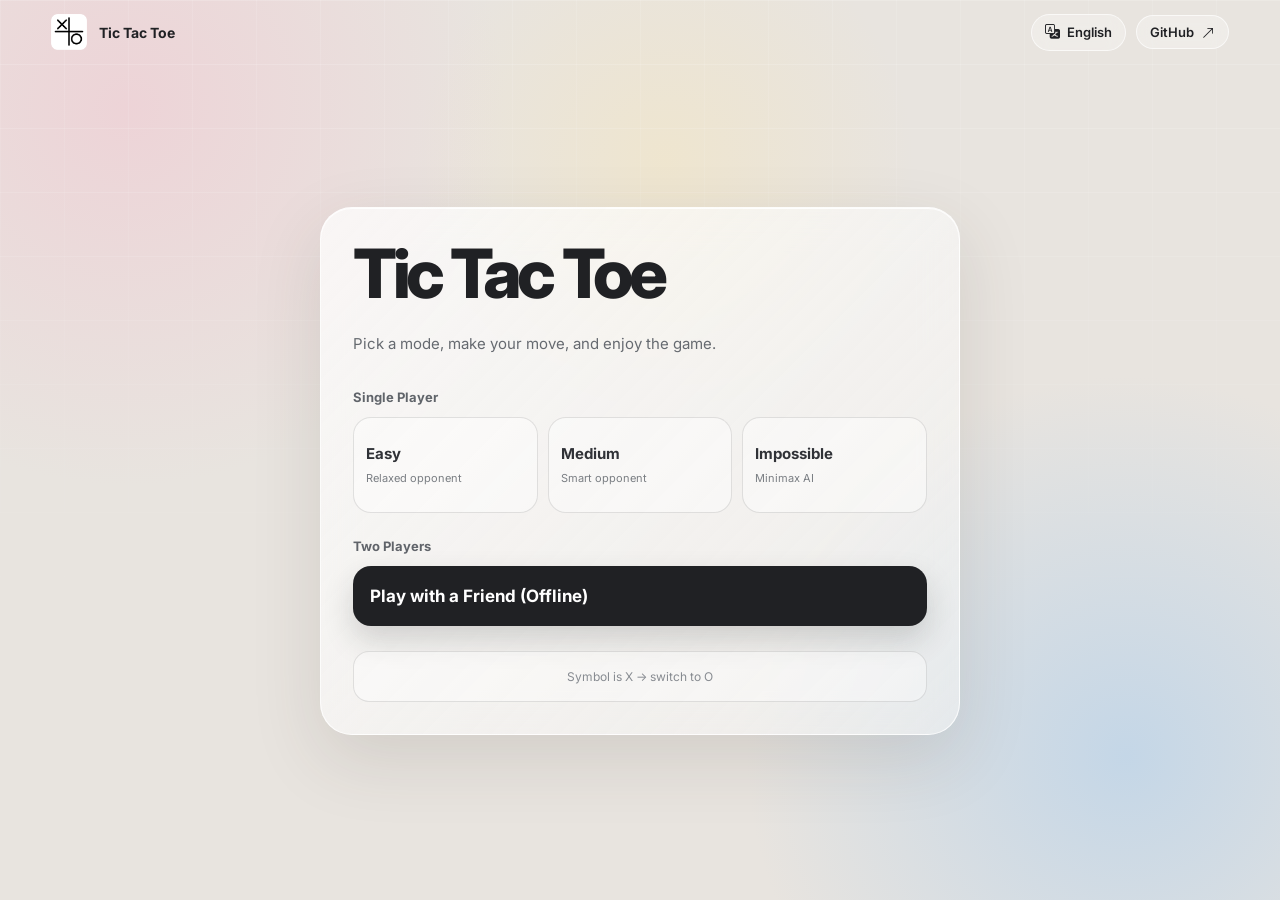
==== index.html @ 015920cf "Upload game file code" ====
<!-- https://github.com/HedayatiNiaDev/Tic-Tac-Toe-Game -->
<!DOCTYPE html>
<html lang="en">
<head>
    <meta charset="UTF-8">
    <meta name="viewport" content="width=device-width, initial-scale=1.0, viewport-fit=cover">
    <meta name="description" content="An interactive and responsive Tic-Tac-Toe game built with HTML, CSS, and JavaScript.">
    <meta name="author" content="Amir Mohammad Hedayati Nia">
    <title>Tic Tac Toe</title>

    <!-- PWA -->
    <link rel="manifest" href="manifest.json">
    <meta name="theme-color" content="#202124">
    <meta name="mobile-web-app-capable" content="yes">
    <meta name="apple-mobile-web-app-capable" content="yes">
    <meta name="apple-mobile-web-app-status-bar-style" content="black-translucent">
    <meta name="apple-mobile-web-app-title" content="Tic Tac Toe">
    <link rel="apple-touch-icon" href="icons/icon-192.png">

    <link rel="icon" href="favicon.webp">
    <link rel="stylesheet" href="https://cdn.jsdelivr.net/npm/bootstrap-icons@1.11.3/font/bootstrap-icons.min.css">
    <link rel="stylesheet" href="css/style.css">
</head>
<body>
    <div id="notsupport"><p data-i18n="notSupport">Your screen size is not supported</p></div>

    <header class="topbar">
        <div class="brand"><img class="logo" src="./favicon.webp" alt="Tic-Tac-Toe-Logo"><span data-i18n="brand">Tic Tac Toe</span></div>
        <a class="github-link" href="https://github.com/HedayatiNiaDev" target="_blank" rel="noopener"><span data-i18n="github">GitHub</span> <i class="bi bi-arrow-up-right"></i></a>
    </header>

    <main id="container" class="container fade-in">
        <div class="hero">
            <h1 data-i18n="heroTitle1">Tic-Tac-Toe</h1>
            <p data-i18n="heroDesc">Pick a mode, make your move, and enjoy the game.</p>
        </div>

        <div id="modeSelection">
            <div class="difficulty-section mode-section">
                <h2 data-i18n="singlePlayer">Single Player</h2>
                <div class="difficulty-buttons difficulty-grid">
                    <button class="btn mode-card" id="easy"><strong data-i18n="easy">Easy</strong><small data-i18n="easyDesc">Relaxed opponent</small></button>
                    <button class="btn mode-card" id="medium"><strong data-i18n="medium">Medium</strong><small data-i18n="mediumDesc">Smart opponent</small></button>
                    <button class="btn mode-card" id="impossible"><strong data-i18n="impossible">Impossible</strong><small data-i18n="impossibleDesc">Minimax AI</small></button>
                </div>
            </div>

            <div class="multiplayer-section mode-section">
                <h2 data-i18n="twoPlayersTitle">Two Players</h2>
                <div class="difficulty-buttons full-width">
                    <button class="btn friend-button" id="twoPlayers"><span data-i18n="playWithFriend">Play with a friend (Offline)</span></button>
                </div>
            </div>

            <button id="switchSymbol" class="btn symbol-button"><span id="symbolIsText">Symbol is X</span> <span id="switchToText">· switch to O</span></button>
        </div>

        <div id="gameBoard" style="display: none;">
            <div id="scoreboard" class="scoreboard">
                <div id="player1Score" class="score" dir="ltr">
                    <i class="bi bi-person-fill"></i><span contentEditable id="player1Name">Player</span><span id="player1SymbolForDisplay">(X):</span><span id="scoreX">0</span>
                </div>
                <span id="equal" class="opacity-0">=</span>
                <div id="player2Score" class="score" dir="ltr">
                    <i id="player2-icon" class="bi bi-person-fill"></i><span contentEditable id="player2Name">Player</span><span id="player2SymbolForDisplay">(O):</span><span id="scoreO">0</span>
                </div>
            </div>

            <div id="status"></div>
            <div class="board"></div>

            <button id="reset" class="btn"><i class="bi bi-arrow-repeat"></i> <span data-i18n="resetGame">Reset Game</span></button>
            <button id="changeMode" class="btn"><i class="bi bi-grid"></i> <span data-i18n="newGame">New Game</span></button>
        </div>
    </main>

    <script src="js/i18n.js"></script>
    <script src="js/script.js"></script>
    <script src="js/pwa.js"></script>
</body>
</html>
---- css/style.css ----
@import url('https://fonts.googleapis.com/css2?family=Inter:wght@400;500;600;700;800&display=swap');
@import url('https://fonts.googleapis.com/css2?family=Vazirmatn:wght@400;500;600;700;800&display=swap');

html[lang="fa"] body, html[lang="ar"] body {
    font-family: 'Vazirmatn', Inter, system-ui, sans-serif;
}

:root {
    --bg: #e8e4df;
    --surface: rgba(255,255,255,.58);
    --surface-strong: rgba(255,255,255,.82);
    --text: #202124;
    --muted: #73767b;
    --line: rgba(32,33,36,.12);
    --dark: #202124;
    --dark-hover: #36373a;
    --cell: rgba(255,255,255,.72);
    --cell-hover: #fff;
    --accent: #202124;
    --win-bg: #202124;
    --shadow: 0 24px 70px rgba(60,55,48,.13);
    -webkit-user-select: none;
    user-select: none;
}

* { box-sizing: border-box; }

body {
    min-height: 100vh;
    height: 100vh;
    overflow: hidden;
    margin: 0;
    padding: 70px 20px 28px;
    display: flex;
    align-items: center;
    justify-content: center;
    font-family: Inter, system-ui, sans-serif;
    color: var(--text);
    background:
        radial-gradient(circle at 10% 12%, rgba(239,205,212,.72), transparent 27%),
        radial-gradient(circle at 88% 84%, rgba(187,211,233,.8), transparent 28%),
        radial-gradient(circle at 52% 18%, rgba(243,230,196,.6), transparent 25%),
        var(--bg);
}

body::before {
    content: "";
    position: fixed;
    inset: 0;
    pointer-events: none;
    background-image: linear-gradient(rgba(255,255,255,.18) 1px, transparent 1px), linear-gradient(90deg, rgba(255,255,255,.12) 1px, transparent 1px);
    background-size: 64px 64px;
    mask-image: linear-gradient(to bottom, black, transparent 75%);
}

.topbar {
    position: fixed;
    top: 0; left: 0; right: 0;
    z-index: 10;
    height: 64px;
    padding: 0 4%;
    display: flex;
    align-items: center;
    justify-content: space-between;
}

.logo{max-width: 36px;}
.brand { display:flex; align-items:center; gap:12px; font-size:14px; font-weight:700; }
.brand-mark { width:40px; height:40px; display:grid; place-items:center; border-radius:12px; background:#1f2022; color:white; font-size:11px; letter-spacing:-1px; box-shadow:0 10px 25px rgba(0,0,0,.14); }
.github-link { display:flex; align-items:center; gap:8px; padding:8px 13px; border:1px solid rgba(255,255,255,.65); border-radius:999px; background:rgba(255,255,255,.3); color:var(--text); text-decoration:none; font-size:13px; font-weight:600; backdrop-filter:blur(10px); }
.github-link:hover { background:rgba(255,255,255,.55); }


.topbar > .github-link { margin-inline-start: 10px; }

.lang-switcher { position:relative; margin-inline-start:auto; }
.lang-toggle { display:flex; align-items:center; gap:7px; padding:8px 13px; border:1px solid rgba(255,255,255,.65); border-radius:999px; background:rgba(255,255,255,.3); color:var(--text); font-size:13px; font-weight:600; backdrop-filter:blur(10px); cursor:pointer; font-family:inherit; }
.lang-toggle:hover { background:rgba(255,255,255,.55); }
.lang-toggle i { font-size:15px; }
.lang-menu { position:absolute; top:calc(100% + 8px); inset-inline-end:0; min-width:140px; padding:6px; display:none; flex-direction:column; gap:2px; border:1px solid rgba(255,255,255,.78); border-radius:16px; background:rgba(255,255,255,.92); box-shadow:0 18px 40px rgba(50,50,50,.16); backdrop-filter:blur(18px); z-index:20; }
.lang-switcher.open .lang-menu { display:flex; }
.lang-option { text-align:start; padding:9px 12px; border:none; border-radius:11px; background:transparent; color:var(--text); font-size:13px; font-weight:600; font-family:inherit; cursor:pointer; }
.lang-option:hover { background:rgba(32,33,36,.06); }
.lang-option.active { background:var(--dark); color:#fff; }

.container {
    position: relative;
    max-height: calc(100vh - 116px);
    overflow: hidden;
    width: min(100%, 640px);
    padding: 32px;
    border: 1px solid rgba(255,255,255,.78);
    border-radius: 32px;
    background: linear-gradient(135deg, rgba(255,255,255,.72), rgba(245,245,244,.52));
    box-shadow: var(--shadow), inset 0 1px 0 rgba(255,255,255,.85);
    backdrop-filter: blur(18px);
}

.hero { margin-bottom: 32px; }
h1 { margin:0; font-size:clamp(46px, 7vw, 68px); line-height:.98; letter-spacing:-.065em; font-weight:800; }
.hero p { max-width:510px; margin:24px 0 0; color:#666a70; font-size:15px; line-height:1.75; }

#modeSelection { display:flex; flex-direction:column; gap:25px; }
.mode-section h2 { margin:0 0 12px; color:#60646a; font-size:13px; font-weight:700; }
.difficulty-grid { display:grid; grid-template-columns:repeat(3,1fr); gap:10px; }
.full-width { width:100%; }

.btn {
    border:1px solid var(--line);
    font:inherit;
    cursor:pointer;
    transition: transform .22s ease, box-shadow .22s ease, background .22s ease, border-color .22s ease;
}
.btn:hover { transform:translateY(-3px); }
.btn:active { transform:translateY(-1px) scale(.99); }

.mode-card {
    min-height:96px;
    padding:14px 12px;
    display:flex;
    flex-direction:column;
    align-items:flex-start;
    justify-content:center;
    gap:8px;
    text-align:left;
    color:#303237;
    background:rgba(255,255,255,.42);
    border-radius:18px;
}
.mode-card:hover { background:rgba(255,255,255,.82); border-color:rgba(32,33,36,.2); box-shadow:0 12px 26px rgba(41,42,45,.08); }
.mode-card strong { font-size:15px; }
.mode-card small { color:#7a7e83; font-size:11px; }

.friend-button { width:100%; min-height:60px; padding:0 16px; border-radius:18px; display:flex; align-items:center; justify-content:space-between; background:var(--dark); color:#fff; font-size:17px; font-weight:700; box-shadow:0 14px 30px rgba(32,33,36,.17); }
.friend-button:hover { background:var(--dark-hover); box-shadow:0 18px 35px rgba(32,33,36,.22); }
.friend-button i { font-size:21px; }

.symbol-button { width:100%; min-height:51px; border-radius:16px; background:rgba(255,255,255,.38); color:#64676c; font-size:12px; }
.symbol-button span { color:#878b91; }

#gameBoard { animation: rise .35s ease both; }
#gameBoard .board { width:min(100%, 400px); }

.scoreboard { display:flex; align-items:center; justify-content:space-between; gap:8px; margin-bottom:15px; padding:6px; border:1px solid var(--line); border-radius:18px; background:rgba(255,255,255,.46); }
.score { flex:1; min-height:55px; padding:8px 10px; display:flex; align-items:center; justify-content:center; gap:5px; border-radius:13px; font-size:12px; font-weight:700; transition:.25s ease; }
.score i { font-size:14px; }
#scoreX,#scoreO { font-size:18px; margin-left:4px; }
#equal { color:#888; font-weight:800; }
.selectPlayerScore { color:white; background:var(--dark); box-shadow:0 8px 20px rgba(0,0,0,.12); }
.winPlayerScore { color:white; background:var(--win-bg); animation:pulse 1.2s infinite; }

#status { min-height:42px; display:grid; place-items:center; margin-bottom:12px; color:#777b80; font-size:13px; font-weight:600; border-radius:13px; background:rgba(255,255,255,.34); }
.board { width:min(100%, 440px); margin:0 auto 20px; padding:8px; display:grid; grid-template-columns:repeat(3,1fr); gap:10px; aspect-ratio:1; border:1px solid rgba(255,255,255,.8); border-radius:28px; background:rgba(255,255,255,.38); box-shadow:inset 0 1px 0 white, 0 18px 40px rgba(50,50,50,.07); }
.cell { aspect-ratio:1; display:grid; place-items:center; padding:0; border:1px solid rgba(32,33,36,.07); border-radius:19px; background:var(--cell); color:var(--dark); font-size:clamp(34px,7vw,62px); font-weight:800; line-height:1; box-shadow:0 6px 15px rgba(42,42,42,.04); transition:transform .22s ease, background .22s ease, box-shadow .22s ease; cursor:pointer; }
.cell:hover { transform:scale(1.025); background:var(--cell-hover); box-shadow:0 12px 24px rgba(42,42,42,.09); }
.cell.win { color:white; background:var(--win-bg); animation:pulse 1.2s infinite; }

.game-controls { display:grid; grid-template-columns:1fr 1fr; gap:10px; }
.game-controls .btn { min-height:52px; border-radius:16px; background:rgba(255,255,255,.55); color:#35373a; font-size:13px; font-weight:700; }
.game-controls .btn:hover { background:#fff; }

[contenteditable] { outline:none; padding:2px 4px; border-radius:6px; }
[contenteditable]:focus { background:rgba(255,255,255,.2); }
.opacity-0 { opacity:0; }
#notsupport { display:none; }

a.fade-in, .fade-in { animation:rise .45s ease both; }
@keyframes rise { from { opacity:0; transform:translateY(14px); } to { opacity:1; transform:none; } }
@keyframes pulse { 0%,100% { transform:scale(1); } 50% { transform:scale(1.03); } }
@keyframes resetAnimation { 0%,100%{opacity:1} 50%{opacity:.55} }
.reset-animation { animation:resetAnimation 1s cubic-bezier(1,0,1,1.5); will-change:transform,opacity; }

@media (min-width: 621px) and (max-height: 820px) {
    body { padding-top:60px; padding-bottom:14px; }
    .container { max-height:calc(100vh - 92px); padding:24px 30px; border-radius:28px; }
    .hero { margin-bottom:20px; }
    h1 { font-size:54px; }
    .hero p { margin-top:16px; }
    .scoreboard { margin-bottom:10px; }
    #status { min-height:36px; margin-bottom:8px; }
    .board { margin-bottom:12px; }
}

@media (max-width: 620px) {
    body { height:auto; min-height:100vh; overflow:auto; padding:64px 12px 20px; align-items:flex-start; }
    .container { max-height:none; overflow:visible; }
    .topbar { height:60px; padding:0 14px; }
    .github-link { padding:7px 10px; font-size:12px; }
    .lang-toggle { padding:7px 10px; font-size:12px; }
    .lang-toggle span { display:none; }
    .container { padding:22px 16px; border-radius:25px; }
    .hero { margin-bottom:27px; }
    h1 { font-size:48px; }
    .difficulty-grid { grid-template-columns:1fr; }
    .mode-card { min-height:72px; flex-direction:row; align-items:center; justify-content:space-between; }
    .mode-card small { text-align:right; }
    .board { border-radius:22px; gap:7px; padding:6px; }
    .cell { border-radius:15px; }
    .score { min-width:0; padding:6px 4px; font-size:10px; gap:3px; }
    .score i { display:none; }
    #scoreX,#scoreO { font-size:15px; }
}
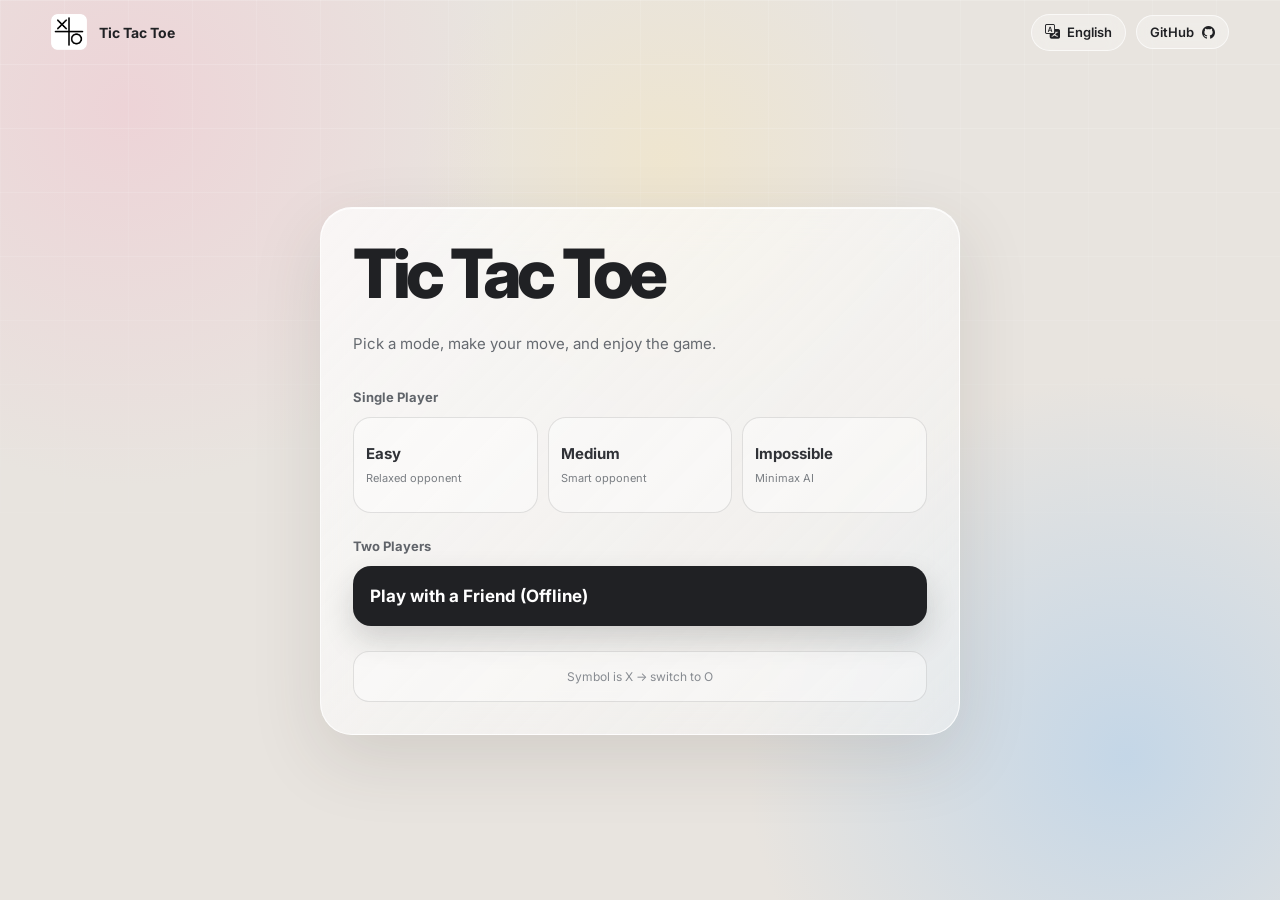
==== commit 6b3980bc: "Tic Tac Toe v2.1" ====
--- a/index.html
+++ b/index.html
@@ -6,7 +6,7 @@
     <meta name="viewport" content="width=device-width, initial-scale=1.0, viewport-fit=cover">
     <meta name="description" content="An interactive and responsive Tic-Tac-Toe game built with HTML, CSS, and JavaScript.">
     <meta name="author" content="Amir Mohammad Hedayati Nia">
-    <title>Tic Tac Toe</title>
+    <title data-i18n="gameName">Tic Tac Toe</title>
 
     <!-- PWA -->
     <link rel="manifest" href="manifest.json">
@@ -18,20 +18,26 @@
     <link rel="apple-touch-icon" href="icons/icon-192.png">
 
     <link rel="icon" href="favicon.webp">
-    <link rel="stylesheet" href="https://cdn.jsdelivr.net/npm/bootstrap-icons@1.11.3/font/bootstrap-icons.min.css">
+    <link rel="stylesheet" href="assets/bootstrap-icons/bootstrap-icons.min.css">
     <link rel="stylesheet" href="css/style.css">
+    <script>
+        (function () {
+            var theme = window.matchMedia && window.matchMedia("(prefers-color-scheme: dark)").matches ? "dark" : "light";
+            document.documentElement.setAttribute("data-theme", theme);
+        })();
+    </script>
 </head>
 <body>
     <div id="notsupport"><p data-i18n="notSupport">Your screen size is not supported</p></div>
 
     <header class="topbar">
         <div class="brand"><img class="logo" src="./favicon.webp" alt="Tic-Tac-Toe-Logo"><span data-i18n="brand">Tic Tac Toe</span></div>
-        <a class="github-link" href="https://github.com/HedayatiNiaDev" target="_blank" rel="noopener"><span data-i18n="github">GitHub</span> <i class="bi bi-arrow-up-right"></i></a>
+        <a class="github-link" href="https://github.com/HedayatiNiaDev" target="_blank" rel="noopener" data-tooltip="HedayatiNiaDev"><span data-i18n="github">GitHub</span> <i class="bi bi-github"></i></a>
     </header>
 
     <main id="container" class="container fade-in">
         <div class="hero">
-            <h1 data-i18n="heroTitle1">Tic-Tac-Toe</h1>
+            <h1 data-i18n="gameName">Tic-Tac-Toe</h1>
             <p data-i18n="heroDesc">Pick a mode, make your move, and enjoy the game.</p>
         </div>
 
@@ -77,5 +83,6 @@
     <script src="js/i18n.js"></script>
     <script src="js/script.js"></script>
     <script src="js/pwa.js"></script>
+    <script src="js/theme.js"></script>
 </body>
 </html>
--- a/css/style.css
+++ b/css/style.css
@@ -1,29 +1,212 @@
 @import url('https://fonts.googleapis.com/css2?family=Inter:wght@400;500;600;700;800&display=swap');
 @import url('https://fonts.googleapis.com/css2?family=Vazirmatn:wght@400;500;600;700;800&display=swap');
 
-html[lang="fa"] body, html[lang="ar"] body {
+html[lang="fa"] body,
+html[lang="ar"] body {
     font-family: 'Vazirmatn', Inter, system-ui, sans-serif;
 }
 
 :root {
     --bg: #e8e4df;
-    --surface: rgba(255,255,255,.58);
-    --surface-strong: rgba(255,255,255,.82);
+    --surface: rgba(255, 255, 255, .58);
+    --surface-strong: rgba(255, 255, 255, .82);
     --text: #202124;
     --muted: #73767b;
-    --line: rgba(32,33,36,.12);
+    --line: rgba(32, 33, 36, .12);
     --dark: #202124;
     --dark-hover: #36373a;
-    --cell: rgba(255,255,255,.72);
+    --cell: rgba(255, 255, 255, .72);
     --cell-hover: #fff;
     --accent: #202124;
+    --win-txt: #eceded;
     --win-bg: #202124;
-    --shadow: 0 24px 70px rgba(60,55,48,.13);
+    --shadow: 0 24px 70px rgba(60, 55, 48, .13);
+    --tooltip-bg: rgba(32, 33, 36, .92);
+    --tooltip-text: #fff;
     -webkit-user-select: none;
     user-select: none;
 }
 
-* { box-sizing: border-box; }
+html[data-theme="dark"] {
+    --bg: #16171a;
+    --surface: rgba(36, 37, 41, .58);
+    --surface-strong: rgba(36, 37, 41, .82);
+    --text: #eceded;
+    --muted: #9aa0a6;
+    --line: rgba(255, 255, 255, .12);
+    --dark: #eceded;
+    --dark-hover: #d5d7da;
+    --cell: rgba(255, 255, 255, .06);
+    --cell-hover: rgba(255, 255, 255, .12);
+    --accent: #eceded;
+    --win-txt: #202124;
+    --win-bg: #eceded;
+    --shadow: 0 24px 70px rgba(0, 0, 0, .45);
+    --tooltip-bg: rgba(236, 237, 237, .95);
+    --tooltip-text: #16171a;
+}
+
+html[data-theme="dark"] body {
+    background:
+        radial-gradient(circle at 10% 12%, rgba(76, 141, 255, .12), transparent 27%),
+        radial-gradient(circle at 88% 84%, rgba(76, 141, 255, .10), transparent 28%),
+        radial-gradient(circle at 52% 18%, rgba(255, 255, 255, .05), transparent 25%),
+        var(--bg);
+}
+
+html[data-theme="dark"] body::before {
+    background-image: linear-gradient(rgba(255, 255, 255, .05) 1px, transparent 1px), linear-gradient(90deg, rgba(255, 255, 255, .04) 1px, transparent 1px);
+}
+
+html[data-theme="dark"] .container {
+    border-color: rgba(255, 255, 255, .08);
+    background: linear-gradient(135deg, rgba(36, 37, 41, .72), rgba(28, 29, 32, .55));
+    box-shadow: var(--shadow), inset 0 1px 0 rgba(255, 255, 255, .05);
+}
+
+html[data-theme="dark"] .github-link,
+html[data-theme="dark"] .pwa-btn,
+html[data-theme="dark"] .lang-toggle {
+    border-color: rgba(255, 255, 255, .14);
+    background: rgba(255, 255, 255, .06);
+    color: var(--text);
+}
+
+html[data-theme="dark"] .github-link:hover,
+html[data-theme="dark"] .pwa-btn:hover,
+html[data-theme="dark"] .lang-toggle:hover {
+    background: rgba(255, 255, 255, .12);
+}
+
+html[data-theme="dark"] .pwa-update-btn {
+    background: #eceded;
+    border-color: #eceded;
+    color: #202124;
+    animation: pwaUpdatePulseDark 1.8s ease-in-out infinite;
+}
+
+html[data-theme="dark"] .pwa-update-btn:hover {
+    background: #d5d7da;
+    border-color: #d5d7da;
+    color: #202124;
+}
+
+html[data-theme="dark"] .lang-menu {
+    border-color: rgba(255, 255, 255, .12);
+    background: rgba(30, 31, 34, .96);
+    box-shadow: 0 18px 40px rgba(0, 0, 0, .5);
+}
+
+html[data-theme="dark"] .lang-option {
+    color: var(--text);
+}
+
+html[data-theme="dark"] .lang-option:hover {
+    background: rgba(255, 255, 255, .08);
+}
+
+html[data-theme="dark"] .lang-option.active {
+    background: #eceded;
+    color: #16171a;
+}
+
+html[data-theme="dark"] .mode-card {
+    color: #e6e7e8;
+    background: rgba(255, 255, 255, .05);
+}
+
+html[data-theme="dark"] .mode-card:hover {
+    background: rgba(255, 255, 255, .1);
+    border-color: rgba(255, 255, 255, .18);
+    box-shadow: 0 12px 26px rgba(0, 0, 0, .3);
+}
+
+html[data-theme="dark"] .mode-card small {
+    color: #a5a9ae;
+}
+
+html[data-theme="dark"] .friend-button {
+    background: var(--dark);
+    color: #16171a;
+    box-shadow: 0 14px 30px rgba(0, 0, 0, .35);
+}
+
+html[data-theme="dark"] .friend-button:hover {
+    background: var(--dark-hover);
+}
+
+html[data-theme="dark"] .symbol-button {
+    background: rgba(255, 255, 255, .05);
+    color: #a5a9ae;
+}
+
+html[data-theme="dark"] .symbol-button span {
+    color: #8b8f94;
+}
+
+html[data-theme="dark"] .scoreboard {
+    background: rgba(255, 255, 255, .05);
+}
+
+html[data-theme="dark"] .selectPlayerScore {
+    color: #16171a;
+    background: var(--dark);
+}
+
+html[data-theme="dark"] .winPlayerScore {
+    color: #202124;
+}
+
+html[data-theme="dark"] #status {
+    color: #a5a9ae;
+    background: rgba(255, 255, 255, .05);
+}
+
+html[data-theme="dark"] .board {
+    border-color: rgba(255, 255, 255, .1);
+    background: rgba(255, 255, 255, .04);
+    box-shadow: inset 0 1px 0 rgba(255, 255, 255, .05), 0 18px 40px rgba(0, 0, 0, .35);
+}
+
+html[data-theme="dark"] .cell {
+    border-color: rgba(255, 255, 255, .08);
+    color: var(--text);
+    box-shadow: 0 6px 15px rgba(0, 0, 0, .25);
+}
+
+html[data-theme="dark"] .game-controls .btn {
+    background: rgba(255, 255, 255, .07);
+    color: #e6e7e8;
+}
+
+html[data-theme="dark"] .game-controls .btn:hover {
+    background: rgba(255, 255, 255, .13);
+}
+
+html[data-theme="dark"] [contenteditable]:focus {
+    background: rgba(255, 255, 255, .1);
+}
+
+body,
+.container,
+.github-link,
+.pwa-btn,
+.lang-toggle,
+.mode-card,
+.friend-button,
+.symbol-button,
+.scoreboard,
+#status,
+.board,
+.cell,
+.game-controls .btn,
+.lang-menu {
+    transition: background .25s ease, background-color .25s ease, color .25s ease, border-color .25s ease, box-shadow .25s ease;
+}
+
+* {
+    box-sizing: border-box;
+}
 
 body {
     min-height: 100vh;
@@ -37,9 +220,9 @@
     font-family: Inter, system-ui, sans-serif;
     color: var(--text);
     background:
-        radial-gradient(circle at 10% 12%, rgba(239,205,212,.72), transparent 27%),
-        radial-gradient(circle at 88% 84%, rgba(187,211,233,.8), transparent 28%),
-        radial-gradient(circle at 52% 18%, rgba(243,230,196,.6), transparent 25%),
+        radial-gradient(circle at 10% 12%, rgba(239, 205, 212, .72), transparent 27%),
+        radial-gradient(circle at 88% 84%, rgba(187, 211, 233, .8), transparent 28%),
+        radial-gradient(circle at 52% 18%, rgba(243, 230, 196, .6), transparent 25%),
         var(--bg);
 }
 
@@ -48,14 +231,16 @@
     position: fixed;
     inset: 0;
     pointer-events: none;
-    background-image: linear-gradient(rgba(255,255,255,.18) 1px, transparent 1px), linear-gradient(90deg, rgba(255,255,255,.12) 1px, transparent 1px);
+    background-image: linear-gradient(rgba(255, 255, 255, .18) 1px, transparent 1px), linear-gradient(90deg, rgba(255, 255, 255, .12) 1px, transparent 1px);
     background-size: 64px 64px;
     mask-image: linear-gradient(to bottom, black, transparent 75%);
 }
 
 .topbar {
     position: fixed;
-    top: 0; left: 0; right: 0;
+    top: 0;
+    left: 0;
+    right: 0;
     z-index: 10;
     height: 64px;
     padding: 0 4%;
@@ -64,24 +249,258 @@
     justify-content: space-between;
 }
 
-.logo{max-width: 36px;}
-.brand { display:flex; align-items:center; gap:12px; font-size:14px; font-weight:700; }
-.brand-mark { width:40px; height:40px; display:grid; place-items:center; border-radius:12px; background:#1f2022; color:white; font-size:11px; letter-spacing:-1px; box-shadow:0 10px 25px rgba(0,0,0,.14); }
-.github-link { display:flex; align-items:center; gap:8px; padding:8px 13px; border:1px solid rgba(255,255,255,.65); border-radius:999px; background:rgba(255,255,255,.3); color:var(--text); text-decoration:none; font-size:13px; font-weight:600; backdrop-filter:blur(10px); }
-.github-link:hover { background:rgba(255,255,255,.55); }
-
-
-.topbar > .github-link { margin-inline-start: 10px; }
-
-.lang-switcher { position:relative; margin-inline-start:auto; }
-.lang-toggle { display:flex; align-items:center; gap:7px; padding:8px 13px; border:1px solid rgba(255,255,255,.65); border-radius:999px; background:rgba(255,255,255,.3); color:var(--text); font-size:13px; font-weight:600; backdrop-filter:blur(10px); cursor:pointer; font-family:inherit; }
-.lang-toggle:hover { background:rgba(255,255,255,.55); }
-.lang-toggle i { font-size:15px; }
-.lang-menu { position:absolute; top:calc(100% + 8px); inset-inline-end:0; min-width:140px; padding:6px; display:none; flex-direction:column; gap:2px; border:1px solid rgba(255,255,255,.78); border-radius:16px; background:rgba(255,255,255,.92); box-shadow:0 18px 40px rgba(50,50,50,.16); backdrop-filter:blur(18px); z-index:20; }
-.lang-switcher.open .lang-menu { display:flex; }
-.lang-option { text-align:start; padding:9px 12px; border:none; border-radius:11px; background:transparent; color:var(--text); font-size:13px; font-weight:600; font-family:inherit; cursor:pointer; }
-.lang-option:hover { background:rgba(32,33,36,.06); }
-.lang-option.active { background:var(--dark); color:#fff; }
+.logo {
+    max-width: 36px;
+}
+
+.brand {
+    display: flex;
+    align-items: center;
+    gap: 12px;
+    font-size: 14px;
+    font-weight: 700;
+}
+
+.brand-mark {
+    width: 40px;
+    height: 40px;
+    display: grid;
+    place-items: center;
+    border-radius: 12px;
+    background: #1f2022;
+    color: white;
+    font-size: 11px;
+    letter-spacing: -1px;
+    box-shadow: 0 10px 25px rgba(0, 0, 0, .14);
+}
+
+.github-link {
+    display: flex;
+    align-items: center;
+    gap: 8px;
+    padding: 8px 13px;
+    border: 1px solid rgba(255, 255, 255, .65);
+    border-radius: 999px;
+    background: rgba(255, 255, 255, .3);
+    color: var(--text);
+    text-decoration: none;
+    font-size: 13px;
+    font-weight: 600;
+    backdrop-filter: blur(10px);
+}
+
+.github-link:hover {
+    background: rgba(255, 255, 255, .55);
+}
+
+[data-tooltip] {
+    position: relative;
+}
+
+[data-tooltip]::after {
+    content: attr(data-tooltip);
+    position: absolute;
+    top: calc(100% + 10px);
+    inset-inline-end: 0;
+    padding: 6px 11px;
+    border-radius: 999px;
+    background: var(--tooltip-bg);
+    color: var(--tooltip-text);
+    font-size: 11px;
+    font-weight: 600;
+    letter-spacing: -.01em;
+    white-space: nowrap;
+    box-shadow: 0 10px 22px rgba(0, 0, 0, .18);
+    opacity: 0;
+    visibility: hidden;
+    pointer-events: none;
+    transform: translateY(-4px);
+    transition: opacity .18s ease, transform .18s ease, visibility .18s ease;
+    z-index: 30;
+}
+
+[data-tooltip]::before {
+    content: "";
+    position: absolute;
+    top: calc(100% + 5px);
+    inset-inline-end: 14px;
+    width: 8px;
+    height: 8px;
+    background: var(--tooltip-bg);
+    transform: translateY(-2px) rotate(45deg);
+    opacity: 0;
+    visibility: hidden;
+    pointer-events: none;
+    transition: opacity .18s ease, transform .18s ease, visibility .18s ease;
+    z-index: 29;
+}
+
+[data-tooltip]:hover::after,
+[data-tooltip]:focus-visible::after {
+    opacity: 1;
+    visibility: visible;
+    transform: translateY(0);
+}
+
+[data-tooltip]:hover::before,
+[data-tooltip]:focus-visible::before {
+    opacity: 1;
+    visibility: visible;
+    transform: translateY(0) rotate(45deg);
+}
+
+
+.topbar>.github-link,
+.lang-toggle {
+    margin-inline-start: 10px;
+}
+
+.pwa-actions {
+    display: flex;
+    align-items: center;
+    gap: 8px;
+    margin-inline-start: auto;
+}
+
+.pwa-btn {
+    display: flex;
+    align-items: center;
+    gap: 7px;
+    padding: 8px 13px;
+    border: 1px solid rgba(255, 255, 255, .65);
+    border-radius: 999px;
+    background: rgba(255, 255, 255, .3);
+    color: var(--text);
+    font-size: 13px;
+    font-weight: 600;
+    backdrop-filter: blur(10px);
+    cursor: pointer;
+    font-family: inherit;
+}
+
+.pwa-btn[hidden] {
+    display: none;
+}
+
+.pwa-btn:hover {
+    background: rgba(255, 255, 255, .55);
+}
+
+.pwa-btn:disabled {
+    opacity: .6;
+    cursor: default;
+}
+
+.pwa-btn i {
+    font-size: 15px;
+}
+
+.pwa-update-btn {
+    background: var(--dark);
+    border-color: var(--dark);
+    color: #fff;
+    animation: pwaUpdatePulse 1.8s ease-in-out infinite;
+}
+
+.pwa-update-btn:hover {
+    background: #1a1b1d;
+}
+
+@keyframes pwaUpdatePulse {
+
+    0%,
+    100% {
+        box-shadow: 0 0 0 0 rgba(32, 33, 36, .35);
+    }
+
+    50% {
+        box-shadow: 0 0 0 6px rgba(32, 33, 36, 0);
+    }
+}
+
+
+@keyframes pwaUpdatePulseDark {
+
+    0%,
+    100% {
+        box-shadow: 0 0 0 0 rgba(236, 237, 237, .35);
+    }
+
+    50% {
+        box-shadow: 0 0 0 6px rgba(236, 237, 237, 0);
+    }
+}
+
+.lang-switcher {
+    position: relative;
+}
+
+.lang-toggle {
+    display: flex;
+    align-items: center;
+    gap: 7px;
+    padding: 8px 13px;
+    border: 1px solid rgba(255, 255, 255, .65);
+    border-radius: 999px;
+    background: rgba(255, 255, 255, .3);
+    color: var(--text);
+    font-size: 13px;
+    font-weight: 600;
+    backdrop-filter: blur(10px);
+    cursor: pointer;
+    font-family: inherit;
+}
+
+.lang-toggle:hover {
+    background: rgba(255, 255, 255, .55);
+}
+
+.lang-toggle i {
+    font-size: 15px;
+}
+
+.lang-menu {
+    position: absolute;
+    top: calc(100% + 8px);
+    inset-inline-end: 0;
+    min-width: 140px;
+    padding: 6px;
+    display: none;
+    flex-direction: column;
+    gap: 2px;
+    border: 1px solid rgba(255, 255, 255, .78);
+    border-radius: 16px;
+    background: rgba(255, 255, 255, .92);
+    box-shadow: 0 18px 40px rgba(50, 50, 50, .16);
+    backdrop-filter: blur(18px);
+    z-index: 20;
+}
+
+.lang-switcher.open .lang-menu {
+    display: flex;
+}
+
+.lang-option {
+    text-align: start;
+    padding: 9px 12px;
+    border: none;
+    border-radius: 11px;
+    background: transparent;
+    color: var(--text);
+    font-size: 13px;
+    font-weight: 600;
+    font-family: inherit;
+    cursor: pointer;
+}
+
+.lang-option:hover {
+    background: rgba(32, 33, 36, .06);
+}
+
+.lang-option.active {
+    background: var(--dark);
+    color: #fff;
+}
 
 .container {
     position: relative;
@@ -89,114 +508,527 @@
     overflow: hidden;
     width: min(100%, 640px);
     padding: 32px;
-    border: 1px solid rgba(255,255,255,.78);
+    border: 1px solid rgba(255, 255, 255, .78);
     border-radius: 32px;
-    background: linear-gradient(135deg, rgba(255,255,255,.72), rgba(245,245,244,.52));
-    box-shadow: var(--shadow), inset 0 1px 0 rgba(255,255,255,.85);
+    background: linear-gradient(135deg, rgba(255, 255, 255, .72), rgba(245, 245, 244, .52));
+    box-shadow: var(--shadow), inset 0 1px 0 rgba(255, 255, 255, .85);
     backdrop-filter: blur(18px);
 }
 
-.hero { margin-bottom: 32px; }
-h1 { margin:0; font-size:clamp(46px, 7vw, 68px); line-height:.98; letter-spacing:-.065em; font-weight:800; }
-.hero p { max-width:510px; margin:24px 0 0; color:#666a70; font-size:15px; line-height:1.75; }
-
-#modeSelection { display:flex; flex-direction:column; gap:25px; }
-.mode-section h2 { margin:0 0 12px; color:#60646a; font-size:13px; font-weight:700; }
-.difficulty-grid { display:grid; grid-template-columns:repeat(3,1fr); gap:10px; }
-.full-width { width:100%; }
+.hero {
+    margin-bottom: 32px;
+}
+
+h1 {
+    margin: 0;
+    font-size: clamp(46px, 7vw, 68px);
+    line-height: .98;
+    letter-spacing: -.065em;
+    font-weight: 800;
+}
+
+.hero p {
+    max-width: 510px;
+    margin: 24px 0 0;
+    color: #666a70;
+    font-size: 15px;
+    line-height: 1.75;
+}
+
+#modeSelection {
+    display: flex;
+    flex-direction: column;
+    gap: 25px;
+}
+
+.mode-section h2 {
+    margin: 0 0 12px;
+    color: #60646a;
+    font-size: 13px;
+    font-weight: 700;
+}
+
+.difficulty-grid {
+    display: grid;
+    grid-template-columns: repeat(3, 1fr);
+    gap: 10px;
+}
+
+.full-width {
+    width: 100%;
+}
 
 .btn {
-    border:1px solid var(--line);
-    font:inherit;
-    cursor:pointer;
+    border: 1px solid var(--line);
+    font: inherit;
+    cursor: pointer;
     transition: transform .22s ease, box-shadow .22s ease, background .22s ease, border-color .22s ease;
 }
-.btn:hover { transform:translateY(-3px); }
-.btn:active { transform:translateY(-1px) scale(.99); }
+
+.btn:hover {
+    transform: translateY(-3px);
+}
+
+.btn:active {
+    transform: translateY(-1px) scale(.99);
+}
 
 .mode-card {
-    min-height:96px;
-    padding:14px 12px;
-    display:flex;
-    flex-direction:column;
-    align-items:flex-start;
-    justify-content:center;
-    gap:8px;
-    text-align:left;
-    color:#303237;
-    background:rgba(255,255,255,.42);
-    border-radius:18px;
-}
-.mode-card:hover { background:rgba(255,255,255,.82); border-color:rgba(32,33,36,.2); box-shadow:0 12px 26px rgba(41,42,45,.08); }
-.mode-card strong { font-size:15px; }
-.mode-card small { color:#7a7e83; font-size:11px; }
-
-.friend-button { width:100%; min-height:60px; padding:0 16px; border-radius:18px; display:flex; align-items:center; justify-content:space-between; background:var(--dark); color:#fff; font-size:17px; font-weight:700; box-shadow:0 14px 30px rgba(32,33,36,.17); }
-.friend-button:hover { background:var(--dark-hover); box-shadow:0 18px 35px rgba(32,33,36,.22); }
-.friend-button i { font-size:21px; }
-
-.symbol-button { width:100%; min-height:51px; border-radius:16px; background:rgba(255,255,255,.38); color:#64676c; font-size:12px; }
-.symbol-button span { color:#878b91; }
-
-#gameBoard { animation: rise .35s ease both; }
-#gameBoard .board { width:min(100%, 400px); }
-
-.scoreboard { display:flex; align-items:center; justify-content:space-between; gap:8px; margin-bottom:15px; padding:6px; border:1px solid var(--line); border-radius:18px; background:rgba(255,255,255,.46); }
-.score { flex:1; min-height:55px; padding:8px 10px; display:flex; align-items:center; justify-content:center; gap:5px; border-radius:13px; font-size:12px; font-weight:700; transition:.25s ease; }
-.score i { font-size:14px; }
-#scoreX,#scoreO { font-size:18px; margin-left:4px; }
-#equal { color:#888; font-weight:800; }
-.selectPlayerScore { color:white; background:var(--dark); box-shadow:0 8px 20px rgba(0,0,0,.12); }
-.winPlayerScore { color:white; background:var(--win-bg); animation:pulse 1.2s infinite; }
-
-#status { min-height:42px; display:grid; place-items:center; margin-bottom:12px; color:#777b80; font-size:13px; font-weight:600; border-radius:13px; background:rgba(255,255,255,.34); }
-.board { width:min(100%, 440px); margin:0 auto 20px; padding:8px; display:grid; grid-template-columns:repeat(3,1fr); gap:10px; aspect-ratio:1; border:1px solid rgba(255,255,255,.8); border-radius:28px; background:rgba(255,255,255,.38); box-shadow:inset 0 1px 0 white, 0 18px 40px rgba(50,50,50,.07); }
-.cell { aspect-ratio:1; display:grid; place-items:center; padding:0; border:1px solid rgba(32,33,36,.07); border-radius:19px; background:var(--cell); color:var(--dark); font-size:clamp(34px,7vw,62px); font-weight:800; line-height:1; box-shadow:0 6px 15px rgba(42,42,42,.04); transition:transform .22s ease, background .22s ease, box-shadow .22s ease; cursor:pointer; }
-.cell:hover { transform:scale(1.025); background:var(--cell-hover); box-shadow:0 12px 24px rgba(42,42,42,.09); }
-.cell.win { color:white; background:var(--win-bg); animation:pulse 1.2s infinite; }
-
-.game-controls { display:grid; grid-template-columns:1fr 1fr; gap:10px; }
-.game-controls .btn { min-height:52px; border-radius:16px; background:rgba(255,255,255,.55); color:#35373a; font-size:13px; font-weight:700; }
-.game-controls .btn:hover { background:#fff; }
-
-[contenteditable] { outline:none; padding:2px 4px; border-radius:6px; }
-[contenteditable]:focus { background:rgba(255,255,255,.2); }
-.opacity-0 { opacity:0; }
-#notsupport { display:none; }
-
-a.fade-in, .fade-in { animation:rise .45s ease both; }
-@keyframes rise { from { opacity:0; transform:translateY(14px); } to { opacity:1; transform:none; } }
-@keyframes pulse { 0%,100% { transform:scale(1); } 50% { transform:scale(1.03); } }
-@keyframes resetAnimation { 0%,100%{opacity:1} 50%{opacity:.55} }
-.reset-animation { animation:resetAnimation 1s cubic-bezier(1,0,1,1.5); will-change:transform,opacity; }
+    min-height: 96px;
+    padding: 14px 12px;
+    display: flex;
+    flex-direction: column;
+    align-items: flex-start;
+    justify-content: center;
+    gap: 8px;
+    text-align: left;
+    color: #303237;
+    background: rgba(255, 255, 255, .42);
+    border-radius: 18px;
+}
+
+.mode-card:hover {
+    background: rgba(255, 255, 255, .82);
+    border-color: rgba(32, 33, 36, .2);
+    box-shadow: 0 12px 26px rgba(41, 42, 45, .08);
+}
+
+.mode-card strong {
+    font-size: 15px;
+}
+
+.mode-card small {
+    color: #7a7e83;
+    font-size: 11px;
+}
+
+.friend-button {
+    width: 100%;
+    min-height: 60px;
+    padding: 0 16px;
+    border-radius: 18px;
+    display: flex;
+    align-items: center;
+    justify-content: space-between;
+    background: var(--dark);
+    color: #fff;
+    font-size: 17px;
+    font-weight: 700;
+    box-shadow: 0 14px 30px rgba(32, 33, 36, .17);
+}
+
+.friend-button:hover {
+    background: var(--dark-hover);
+    box-shadow: 0 18px 35px rgba(32, 33, 36, .22);
+}
+
+.friend-button i {
+    font-size: 21px;
+}
+
+.symbol-button {
+    width: 100%;
+    min-height: 51px;
+    border-radius: 16px;
+    background: rgba(255, 255, 255, .38);
+    color: #64676c;
+    font-size: 12px;
+}
+
+.symbol-button span {
+    color: #878b91;
+}
+
+#gameBoard {
+    animation: rise .35s ease both;
+}
+
+#gameBoard .board {
+    width: min(100%, 400px);
+}
+
+.scoreboard {
+    display: flex;
+    align-items: center;
+    justify-content: space-between;
+    gap: 8px;
+    margin-bottom: 15px;
+    padding: 6px;
+    border: 1px solid var(--line);
+    border-radius: 18px;
+    background: rgba(255, 255, 255, .46);
+}
+
+.score {
+    flex: 1;
+    min-height: 55px;
+    padding: 8px 10px;
+    display: flex;
+    align-items: center;
+    justify-content: center;
+    gap: 5px;
+    border-radius: 13px;
+    font-size: 12px;
+    font-weight: 700;
+    transition: .25s ease;
+}
+
+.score i {
+    font-size: 14px;
+}
+
+#scoreX,
+#scoreO {
+    font-size: 18px;
+    margin-left: 4px;
+}
+
+#equal {
+    color: #888;
+    font-weight: 800;
+}
+
+.selectPlayerScore {
+    color: white;
+    background: var(--dark);
+    box-shadow: 0 8px 20px rgba(0, 0, 0, .12);
+}
+
+.winPlayerScore {
+    color: white;
+    background: var(--win-bg);
+    animation: pulse 1.2s infinite;
+}
+
+#status {
+    min-height: 42px;
+    display: grid;
+    place-items: center;
+    margin-bottom: 12px;
+    color: #777b80;
+    font-size: 13px;
+    font-weight: 600;
+    border-radius: 13px;
+    background: rgba(255, 255, 255, .34);
+}
+
+.board {
+    width: min(100%, 440px);
+    margin: 0 auto 20px;
+    padding: 8px;
+    display: grid;
+    grid-template-columns: repeat(3, 1fr);
+    gap: 10px;
+    aspect-ratio: 1;
+    border: 1px solid rgba(255, 255, 255, .8);
+    border-radius: 28px;
+    background: rgba(255, 255, 255, .38);
+    box-shadow: inset 0 1px 0 white, 0 18px 40px rgba(50, 50, 50, .07);
+}
+
+.cell {
+    aspect-ratio: 1;
+    display: grid;
+    place-items: center;
+    padding: 0;
+    border: 1px solid rgba(32, 33, 36, .07);
+    border-radius: 19px;
+    background: var(--cell);
+    color: var(--dark);
+    font-size: clamp(34px, 7vw, 62px);
+    font-weight: 800;
+    line-height: 1;
+    box-shadow: 0 6px 15px rgba(42, 42, 42, .04);
+    transition: transform .22s ease, background .22s ease, box-shadow .22s ease;
+    cursor: pointer;
+}
+
+.cell:hover {
+    transform: scale(1.025);
+    background: var(--cell-hover);
+    box-shadow: 0 12px 24px rgba(42, 42, 42, .09);
+}
+
+.cell.win {
+    color: var(--win-txt);
+    background: var(--win-bg);
+    animation: pulse 1.2s infinite;
+}
+
+html[data-theme="dark"] .cell.win {
+    color: var(--win-txt);
+}
+
+.game-controls {
+    display: grid;
+    grid-template-columns: 1fr 1fr;
+    gap: 10px;
+}
+
+.game-controls .btn {
+    min-height: 52px;
+    border-radius: 16px;
+    background: rgba(255, 255, 255, .55);
+    color: #35373a;
+    font-size: 13px;
+    font-weight: 700;
+}
+
+.game-controls .btn:hover {
+    background: #fff;
+}
+
+[contenteditable] {
+    outline: none;
+    padding: 2px 4px;
+    border-radius: 6px;
+}
+
+[contenteditable]:focus {
+    background: rgba(255, 255, 255, .2);
+}
+
+.opacity-0 {
+    opacity: 0;
+}
+
+#notsupport {
+    display: none;
+    text-align: center;
+}
+
+@media (max-width:299px) {
+    #notsupport {
+        display: block;
+    }
+
+    .container {
+        display: none;
+    }
+}
+
+@media (max-height:499px) {
+    #notsupport {
+        display: block;
+    }
+
+    .container {
+        display: none;
+    }
+}
+
+a.fade-in,
+.fade-in {
+    animation: rise .45s ease both;
+}
+
+@keyframes rise {
+    from {
+        opacity: 0;
+        transform: translateY(14px);
+    }
+
+    to {
+        opacity: 1;
+        transform: none;
+    }
+}
+
+@keyframes pulse {
+
+    0%,
+    100% {
+        transform: scale(1);
+    }
+
+    50% {
+        transform: scale(1.03);
+    }
+}
+
+@keyframes resetAnimation {
+
+    0%,
+    100% {
+        opacity: 1
+    }
+
+    50% {
+        opacity: .55
+    }
+}
+
+.reset-animation {
+    animation: resetAnimation 1s cubic-bezier(1, 0, 1, 1.5);
+    will-change: transform, opacity;
+}
 
 @media (min-width: 621px) and (max-height: 820px) {
-    body { padding-top:60px; padding-bottom:14px; }
-    .container { max-height:calc(100vh - 92px); padding:24px 30px; border-radius:28px; }
-    .hero { margin-bottom:20px; }
-    h1 { font-size:54px; }
-    .hero p { margin-top:16px; }
-    .scoreboard { margin-bottom:10px; }
-    #status { min-height:36px; margin-bottom:8px; }
-    .board { margin-bottom:12px; }
+    body {
+        padding-top: 60px;
+        padding-bottom: 14px;
+    }
+
+    .container {
+        max-height: calc(100vh - 92px);
+        padding: 24px 30px;
+        border-radius: 28px;
+    }
+
+    .hero {
+        margin-bottom: 20px;
+    }
+
+    h1 {
+        font-size: 54px;
+    }
+
+    .hero p {
+        margin-top: 16px;
+    }
+
+    .scoreboard {
+        margin-bottom: 10px;
+    }
+
+    #status {
+        min-height: 36px;
+        margin-bottom: 8px;
+    }
+
+    .board {
+        margin-bottom: 12px;
+    }
 }
 
 @media (max-width: 620px) {
-    body { height:auto; min-height:100vh; overflow:auto; padding:64px 12px 20px; align-items:flex-start; }
-    .container { max-height:none; overflow:visible; }
-    .topbar { height:60px; padding:0 14px; }
-    .github-link { padding:7px 10px; font-size:12px; }
-    .lang-toggle { padding:7px 10px; font-size:12px; }
-    .lang-toggle span { display:none; }
-    .container { padding:22px 16px; border-radius:25px; }
-    .hero { margin-bottom:27px; }
-    h1 { font-size:48px; }
-    .difficulty-grid { grid-template-columns:1fr; }
-    .mode-card { min-height:72px; flex-direction:row; align-items:center; justify-content:space-between; }
-    .mode-card small { text-align:right; }
-    .board { border-radius:22px; gap:7px; padding:6px; }
-    .cell { border-radius:15px; }
-    .score { min-width:0; padding:6px 4px; font-size:10px; gap:3px; }
-    .score i { display:none; }
-    #scoreX,#scoreO { font-size:15px; }
-}
+    body {
+        height: auto;
+        min-height: 100vh;
+        overflow: auto;
+        padding: 64px 12px 20px;
+        align-items: flex-start;
+    }
+
+    .container {
+        max-height: none;
+        overflow: visible;
+    }
+
+    .topbar {
+        height: 60px;
+        padding: 0 14px;
+    }
+
+    .github-link {
+        padding: 7px 10px;
+        font-size: 12px;
+    }
+
+    .lang-toggle {
+        padding: 7px 10px;
+        font-size: 12px;
+    }
+
+    .lang-toggle span {
+        display: none;
+    }
+
+    .pwa-actions {
+        gap: 6px;
+    }
+
+    .pwa-btn {
+        padding: 7px 10px;
+        font-size: 12px;
+    }
+
+    .pwa-btn span {
+        display: none;
+    }
+
+    .container {
+        padding: 18px 14px;
+        border-radius: 25px;
+    }
+
+    .hero {
+        margin-bottom: 16px;
+    }
+
+    h1 {
+        font-size: 38px;
+    }
+
+    .hero p {
+        margin-top: 8px;
+        font-size: 13px;
+        line-height: 1.5;
+    }
+
+    #modeSelection {
+        gap: 14px;
+    }
+
+    .mode-section h2 {
+        margin: 0 0 8px;
+    }
+
+    .difficulty-grid {
+        grid-template-columns: 1fr;
+        gap: 8px;
+    }
+
+    .mode-card {
+        min-height: 52px;
+        padding: 10px 12px;
+        flex-direction: row;
+        align-items: center;
+        justify-content: space-between;
+        gap: 4px;
+    }
+
+    .mode-card strong {
+        font-size: 14px;
+    }
+
+    .mode-card small {
+        text-align: right;
+    }
+
+    .friend-button {
+        min-height: 48px;
+        font-size: 15px;
+    }
+
+    .symbol-button {
+        min-height: 40px;
+        padding: 0 12px;
+    }
+
+    .board {
+        border-radius: 22px;
+        gap: 7px;
+        padding: 6px;
+    }
+
+    .cell {
+        border-radius: 15px;
+    }
+
+    .score {
+        min-width: 0;
+        padding: 6px 4px;
+        font-size: 10px;
+        gap: 3px;
+    }
+
+    .score i {
+        display: none;
+    }
+
+    #scoreX,
+    #scoreO {
+        font-size: 15px;
+    }
+}
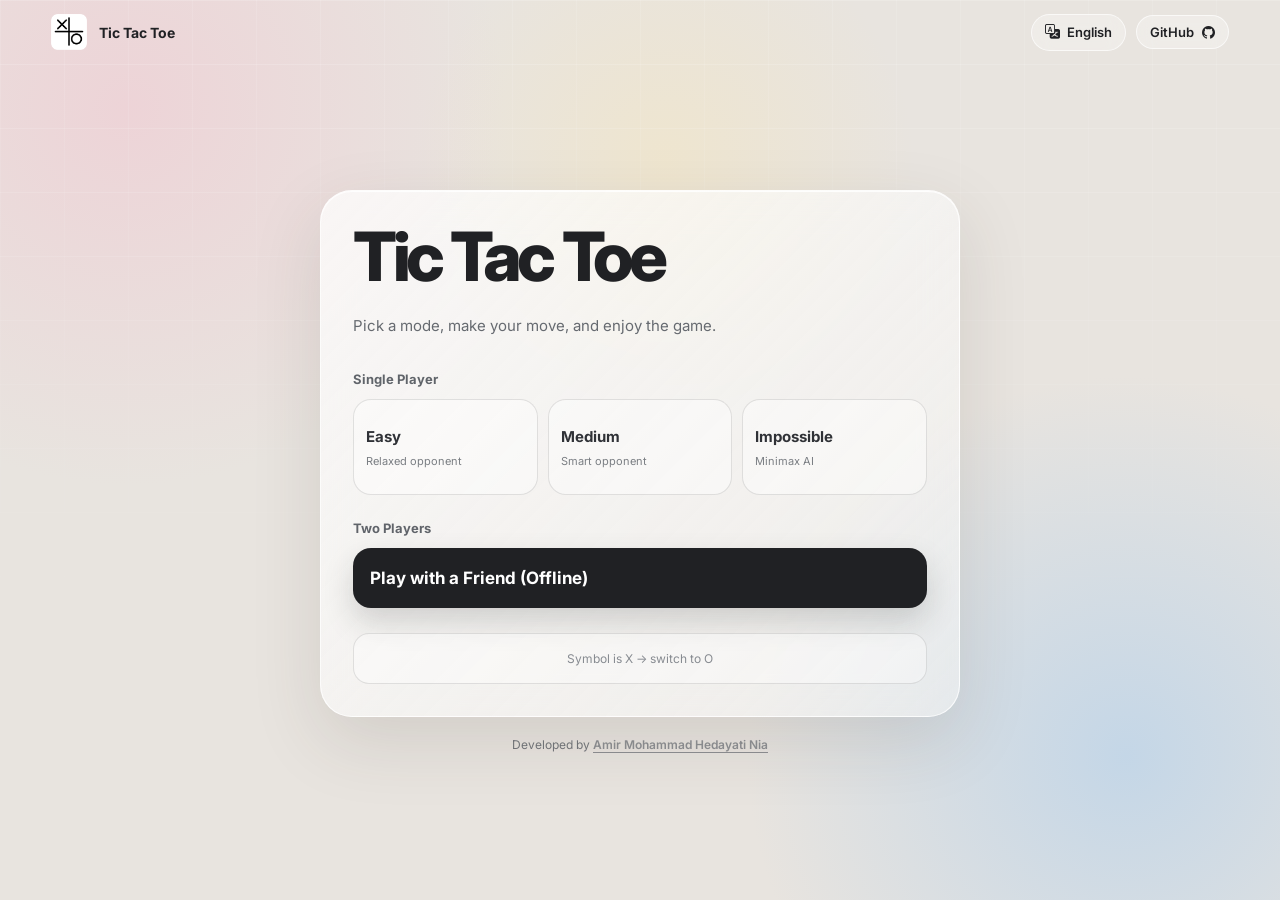
==== commit 980eadc9: "Add Developer Name" ====
--- a/index.html
+++ b/index.html
@@ -80,6 +80,10 @@
         </div>
     </main>
 
+    <footer class="site-footer">
+        <p>Developed by <a href="https://github.com/HedayatiNiaDev" target="_blank" rel="noopener">Amir Mohammad Hedayati Nia</a></p>
+    </footer>
+
     <script src="js/i18n.js"></script>
     <script src="js/script.js"></script>
     <script src="js/pwa.js"></script>
--- a/css/style.css
+++ b/css/style.css
@@ -215,6 +215,7 @@
     margin: 0;
     padding: 70px 20px 28px;
     display: flex;
+    flex-direction: column;
     align-items: center;
     justify-content: center;
     font-family: Inter, system-ui, sans-serif;
@@ -322,7 +323,7 @@
 [data-tooltip]::before {
     content: "";
     position: absolute;
-    top: calc(100% + 5px);
+    top: calc(100% + 6px);
     inset-inline-end: 14px;
     width: 8px;
     height: 8px;
@@ -1031,4 +1032,47 @@
     #scoreO {
         font-size: 15px;
     }
-}+}
+
+.site-footer {
+    margin-top: 20px;
+    text-align: center;
+    width: 100%;
+}
+
+.site-footer p {
+    margin: 0;
+    font-size: 12px;
+    color: var(--muted);
+}
+
+.site-footer a {
+    color: inherit;
+    font-weight: 600;
+    text-decoration: none;
+    border-bottom: 1px solid currentColor;
+    opacity: .8;
+    transition: opacity .18s ease;
+}
+
+.site-footer a:hover,
+.site-footer a:focus-visible {
+    opacity: 1;
+}
+
+@media (max-width: 620px) {
+    .site-footer {
+        margin-top: 14px;
+    }
+
+    .site-footer p {
+        font-size: 11px;
+    }
+}
+
+/*Disable print*/
+@media print {
+    html {
+        display: none;
+    }
+}
